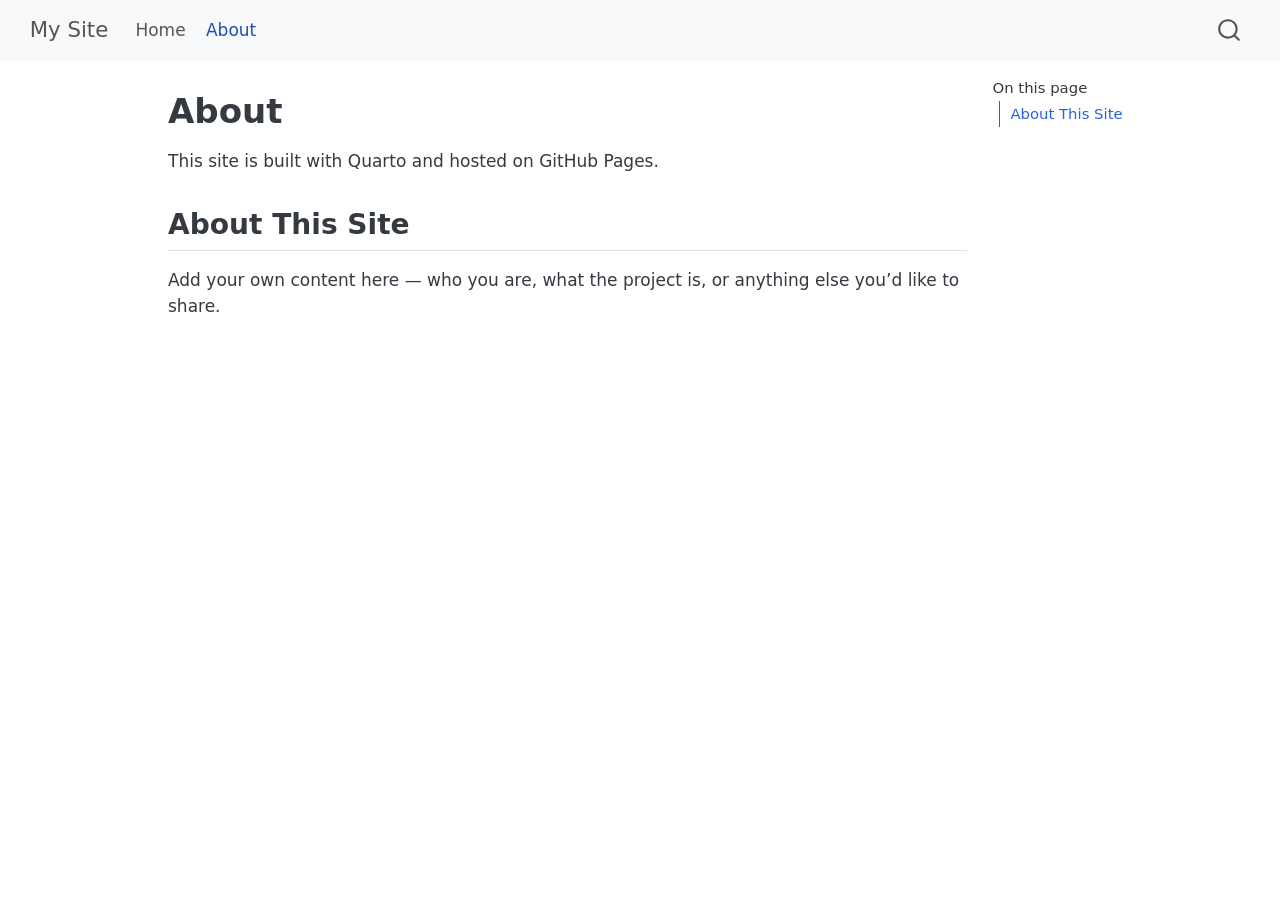
==== docs/about.html @ 5dfb3d09 "edited folder" ====
<!DOCTYPE html>
<html xmlns="http://www.w3.org/1999/xhtml" lang="en" xml:lang="en"><head>

<meta charset="utf-8">
<meta name="generator" content="quarto-1.8.26">

<meta name="viewport" content="width=device-width, initial-scale=1.0, user-scalable=yes">


<title>About – My Site</title>
<style>
code{white-space: pre-wrap;}
span.smallcaps{font-variant: small-caps;}
div.columns{display: flex; gap: min(4vw, 1.5em);}
div.column{flex: auto; overflow-x: auto;}
div.hanging-indent{margin-left: 1.5em; text-indent: -1.5em;}
ul.task-list{list-style: none;}
ul.task-list li input[type="checkbox"] {
  width: 0.8em;
  margin: 0 0.8em 0.2em -1em; /* quarto-specific, see https://github.com/quarto-dev/quarto-cli/issues/4556 */ 
  vertical-align: middle;
}
</style>


<script src="site_libs/quarto-nav/quarto-nav.js"></script>
<script src="site_libs/quarto-nav/headroom.min.js"></script>
<script src="site_libs/clipboard/clipboard.min.js"></script>
<script src="site_libs/quarto-search/autocomplete.umd.js"></script>
<script src="site_libs/quarto-search/fuse.min.js"></script>
<script src="site_libs/quarto-search/quarto-search.js"></script>
<meta name="quarto:offset" content="./">
<script src="site_libs/quarto-html/quarto.js" type="module"></script>
<script src="site_libs/quarto-html/tabsets/tabsets.js" type="module"></script>
<script src="site_libs/quarto-html/axe/axe-check.js" type="module"></script>
<script src="site_libs/quarto-html/popper.min.js"></script>
<script src="site_libs/quarto-html/tippy.umd.min.js"></script>
<script src="site_libs/quarto-html/anchor.min.js"></script>
<link href="site_libs/quarto-html/tippy.css" rel="stylesheet">
<link href="site_libs/quarto-html/quarto-syntax-highlighting-587c61ba64f3a5504c4d52d930310e48.css" rel="stylesheet" id="quarto-text-highlighting-styles">
<script src="site_libs/bootstrap/bootstrap.min.js"></script>
<link href="site_libs/bootstrap/bootstrap-icons.css" rel="stylesheet">
<link href="site_libs/bootstrap/bootstrap-5b4ad623e5705c0698d39aec6f10cf02.min.css" rel="stylesheet" append-hash="true" id="quarto-bootstrap" data-mode="light">
<script id="quarto-search-options" type="application/json">{
  "location": "navbar",
  "copy-button": false,
  "collapse-after": 3,
  "panel-placement": "end",
  "type": "overlay",
  "limit": 50,
  "keyboard-shortcut": [
    "f",
    "/",
    "s"
  ],
  "show-item-context": false,
  "language": {
    "search-no-results-text": "No results",
    "search-matching-documents-text": "matching documents",
    "search-copy-link-title": "Copy link to search",
    "search-hide-matches-text": "Hide additional matches",
    "search-more-match-text": "more match in this document",
    "search-more-matches-text": "more matches in this document",
    "search-clear-button-title": "Clear",
    "search-text-placeholder": "",
    "search-detached-cancel-button-title": "Cancel",
    "search-submit-button-title": "Submit",
    "search-label": "Search"
  }
}</script>


<link rel="stylesheet" href="styles.css">
</head>

<body class="nav-fixed quarto-light">

<div id="quarto-search-results"></div>
  <header id="quarto-header" class="headroom fixed-top">
    <nav class="navbar navbar-expand-lg " data-bs-theme="dark">
      <div class="navbar-container container-fluid">
      <div class="navbar-brand-container mx-auto">
    <a class="navbar-brand" href="./index.html">
    <span class="navbar-title">My Site</span>
    </a>
  </div>
            <div id="quarto-search" class="" title="Search"></div>
          <button class="navbar-toggler" type="button" data-bs-toggle="collapse" data-bs-target="#navbarCollapse" aria-controls="navbarCollapse" role="menu" aria-expanded="false" aria-label="Toggle navigation" onclick="if (window.quartoToggleHeadroom) { window.quartoToggleHeadroom(); }">
  <span class="navbar-toggler-icon"></span>
</button>
          <div class="collapse navbar-collapse" id="navbarCollapse">
            <ul class="navbar-nav navbar-nav-scroll me-auto">
  <li class="nav-item">
    <a class="nav-link" href="./index.html"> 
<span class="menu-text">Home</span></a>
  </li>  
  <li class="nav-item">
    <a class="nav-link active" href="./about.html" aria-current="page"> 
<span class="menu-text">About</span></a>
  </li>  
</ul>
          </div> <!-- /navcollapse -->
            <div class="quarto-navbar-tools">
</div>
      </div> <!-- /container-fluid -->
    </nav>
</header>
<!-- content -->
<div id="quarto-content" class="quarto-container page-columns page-rows-contents page-layout-article page-navbar">
<!-- sidebar -->
<!-- margin-sidebar -->
    <div id="quarto-margin-sidebar" class="sidebar margin-sidebar">
        <nav id="TOC" role="doc-toc" class="toc-active">
    <h2 id="toc-title">On this page</h2>
   
  <ul>
  <li><a href="#about-this-site" id="toc-about-this-site" class="nav-link active" data-scroll-target="#about-this-site">About This Site</a></li>
  </ul>
</nav>
    </div>
<!-- main -->
<main class="content" id="quarto-document-content">

<header id="title-block-header" class="quarto-title-block default">
<div class="quarto-title">
<h1 class="title">About</h1>
</div>



<div class="quarto-title-meta">

    
  
    
  </div>
  


</header>


<p>This site is built with Quarto and hosted on GitHub Pages.</p>
<section id="about-this-site" class="level2">
<h2 class="anchored" data-anchor-id="about-this-site">About This Site</h2>
<p>Add your own content here — who you are, what the project is, or anything else you’d like to share.</p>


</section>

</main> <!-- /main -->
<script id="quarto-html-after-body" type="application/javascript">
  window.document.addEventListener("DOMContentLoaded", function (event) {
    const icon = "";
    const anchorJS = new window.AnchorJS();
    anchorJS.options = {
      placement: 'right',
      icon: icon
    };
    anchorJS.add('.anchored');
    const isCodeAnnotation = (el) => {
      for (const clz of el.classList) {
        if (clz.startsWith('code-annotation-')) {                     
          return true;
        }
      }
      return false;
    }
    const onCopySuccess = function(e) {
      // button target
      const button = e.trigger;
      // don't keep focus
      button.blur();
      // flash "checked"
      button.classList.add('code-copy-button-checked');
      var currentTitle = button.getAttribute("title");
      button.setAttribute("title", "Copied!");
      let tooltip;
      if (window.bootstrap) {
        button.setAttribute("data-bs-toggle", "tooltip");
        button.setAttribute("data-bs-placement", "left");
        button.setAttribute("data-bs-title", "Copied!");
        tooltip = new bootstrap.Tooltip(button, 
          { trigger: "manual", 
            customClass: "code-copy-button-tooltip",
            offset: [0, -8]});
        tooltip.show();    
      }
      setTimeout(function() {
        if (tooltip) {
          tooltip.hide();
          button.removeAttribute("data-bs-title");
          button.removeAttribute("data-bs-toggle");
          button.removeAttribute("data-bs-placement");
        }
        button.setAttribute("title", currentTitle);
        button.classList.remove('code-copy-button-checked');
      }, 1000);
      // clear code selection
      e.clearSelection();
    }
    const getTextToCopy = function(trigger) {
      const outerScaffold = trigger.parentElement.cloneNode(true);
      const codeEl = outerScaffold.querySelector('code');
      for (const childEl of codeEl.children) {
        if (isCodeAnnotation(childEl)) {
          childEl.remove();
        }
      }
      return codeEl.innerText;
    }
    const clipboard = new window.ClipboardJS('.code-copy-button:not([data-in-quarto-modal])', {
      text: getTextToCopy
    });
    clipboard.on('success', onCopySuccess);
    if (window.document.getElementById('quarto-embedded-source-code-modal')) {
      const clipboardModal = new window.ClipboardJS('.code-copy-button[data-in-quarto-modal]', {
        text: getTextToCopy,
        container: window.document.getElementById('quarto-embedded-source-code-modal')
      });
      clipboardModal.on('success', onCopySuccess);
    }
      var localhostRegex = new RegExp(/^(?:http|https):\/\/localhost\:?[0-9]*\//);
      var mailtoRegex = new RegExp(/^mailto:/);
        var filterRegex = new RegExp('/' + window.location.host + '/');
      var isInternal = (href) => {
          return filterRegex.test(href) || localhostRegex.test(href) || mailtoRegex.test(href);
      }
      // Inspect non-navigation links and adorn them if external
     var links = window.document.querySelectorAll('a[href]:not(.nav-link):not(.navbar-brand):not(.toc-action):not(.sidebar-link):not(.sidebar-item-toggle):not(.pagination-link):not(.no-external):not([aria-hidden]):not(.dropdown-item):not(.quarto-navigation-tool):not(.about-link)');
      for (var i=0; i<links.length; i++) {
        const link = links[i];
        if (!isInternal(link.href)) {
          // undo the damage that might have been done by quarto-nav.js in the case of
          // links that we want to consider external
          if (link.dataset.originalHref !== undefined) {
            link.href = link.dataset.originalHref;
          }
        }
      }
    function tippyHover(el, contentFn, onTriggerFn, onUntriggerFn) {
      const config = {
        allowHTML: true,
        maxWidth: 500,
        delay: 100,
        arrow: false,
        appendTo: function(el) {
            return el.parentElement;
        },
        interactive: true,
        interactiveBorder: 10,
        theme: 'quarto',
        placement: 'bottom-start',
      };
      if (contentFn) {
        config.content = contentFn;
      }
      if (onTriggerFn) {
        config.onTrigger = onTriggerFn;
      }
      if (onUntriggerFn) {
        config.onUntrigger = onUntriggerFn;
      }
      window.tippy(el, config); 
    }
    const noterefs = window.document.querySelectorAll('a[role="doc-noteref"]');
    for (var i=0; i<noterefs.length; i++) {
      const ref = noterefs[i];
      tippyHover(ref, function() {
        // use id or data attribute instead here
        let href = ref.getAttribute('data-footnote-href') || ref.getAttribute('href');
        try { href = new URL(href).hash; } catch {}
        const id = href.replace(/^#\/?/, "");
        const note = window.document.getElementById(id);
        if (note) {
          return note.innerHTML;
        } else {
          return "";
        }
      });
    }
    const xrefs = window.document.querySelectorAll('a.quarto-xref');
    const processXRef = (id, note) => {
      // Strip column container classes
      const stripColumnClz = (el) => {
        el.classList.remove("page-full", "page-columns");
        if (el.children) {
          for (const child of el.children) {
            stripColumnClz(child);
          }
        }
      }
      stripColumnClz(note)
      if (id === null || id.startsWith('sec-')) {
        // Special case sections, only their first couple elements
        const container = document.createElement("div");
        if (note.children && note.children.length > 2) {
          container.appendChild(note.children[0].cloneNode(true));
          for (let i = 1; i < note.children.length; i++) {
            const child = note.children[i];
            if (child.tagName === "P" && child.innerText === "") {
              continue;
            } else {
              container.appendChild(child.cloneNode(true));
              break;
            }
          }
          if (window.Quarto?.typesetMath) {
            window.Quarto.typesetMath(container);
          }
          return container.innerHTML
        } else {
          if (window.Quarto?.typesetMath) {
            window.Quarto.typesetMath(note);
          }
          return note.innerHTML;
        }
      } else {
        // Remove any anchor links if they are present
        const anchorLink = note.querySelector('a.anchorjs-link');
        if (anchorLink) {
          anchorLink.remove();
        }
        if (window.Quarto?.typesetMath) {
          window.Quarto.typesetMath(note);
        }
        if (note.classList.contains("callout")) {
          return note.outerHTML;
        } else {
          return note.innerHTML;
        }
      }
    }
    for (var i=0; i<xrefs.length; i++) {
      const xref = xrefs[i];
      tippyHover(xref, undefined, function(instance) {
        instance.disable();
        let url = xref.getAttribute('href');
        let hash = undefined; 
        if (url.startsWith('#')) {
          hash = url;
        } else {
          try { hash = new URL(url).hash; } catch {}
        }
        if (hash) {
          const id = hash.replace(/^#\/?/, "");
          const note = window.document.getElementById(id);
          if (note !== null) {
            try {
              const html = processXRef(id, note.cloneNode(true));
              instance.setContent(html);
            } finally {
              instance.enable();
              instance.show();
            }
          } else {
            // See if we can fetch this
            fetch(url.split('#')[0])
            .then(res => res.text())
            .then(html => {
              const parser = new DOMParser();
              const htmlDoc = parser.parseFromString(html, "text/html");
              const note = htmlDoc.getElementById(id);
              if (note !== null) {
                const html = processXRef(id, note);
                instance.setContent(html);
              } 
            }).finally(() => {
              instance.enable();
              instance.show();
            });
          }
        } else {
          // See if we can fetch a full url (with no hash to target)
          // This is a special case and we should probably do some content thinning / targeting
          fetch(url)
          .then(res => res.text())
          .then(html => {
            const parser = new DOMParser();
            const htmlDoc = parser.parseFromString(html, "text/html");
            const note = htmlDoc.querySelector('main.content');
            if (note !== null) {
              // This should only happen for chapter cross references
              // (since there is no id in the URL)
              // remove the first header
              if (note.children.length > 0 && note.children[0].tagName === "HEADER") {
                note.children[0].remove();
              }
              const html = processXRef(null, note);
              instance.setContent(html);
            } 
          }).finally(() => {
            instance.enable();
            instance.show();
          });
        }
      }, function(instance) {
      });
    }
        let selectedAnnoteEl;
        const selectorForAnnotation = ( cell, annotation) => {
          let cellAttr = 'data-code-cell="' + cell + '"';
          let lineAttr = 'data-code-annotation="' +  annotation + '"';
          const selector = 'span[' + cellAttr + '][' + lineAttr + ']';
          return selector;
        }
        const selectCodeLines = (annoteEl) => {
          const doc = window.document;
          const targetCell = annoteEl.getAttribute("data-target-cell");
          const targetAnnotation = annoteEl.getAttribute("data-target-annotation");
          const annoteSpan = window.document.querySelector(selectorForAnnotation(targetCell, targetAnnotation));
          const lines = annoteSpan.getAttribute("data-code-lines").split(",");
          const lineIds = lines.map((line) => {
            return targetCell + "-" + line;
          })
          let top = null;
          let height = null;
          let parent = null;
          if (lineIds.length > 0) {
              //compute the position of the single el (top and bottom and make a div)
              const el = window.document.getElementById(lineIds[0]);
              top = el.offsetTop;
              height = el.offsetHeight;
              parent = el.parentElement.parentElement;
            if (lineIds.length > 1) {
              const lastEl = window.document.getElementById(lineIds[lineIds.length - 1]);
              const bottom = lastEl.offsetTop + lastEl.offsetHeight;
              height = bottom - top;
            }
            if (top !== null && height !== null && parent !== null) {
              // cook up a div (if necessary) and position it 
              let div = window.document.getElementById("code-annotation-line-highlight");
              if (div === null) {
                div = window.document.createElement("div");
                div.setAttribute("id", "code-annotation-line-highlight");
                div.style.position = 'absolute';
                parent.appendChild(div);
              }
              div.style.top = top - 2 + "px";
              div.style.height = height + 4 + "px";
              div.style.left = 0;
              let gutterDiv = window.document.getElementById("code-annotation-line-highlight-gutter");
              if (gutterDiv === null) {
                gutterDiv = window.document.createElement("div");
                gutterDiv.setAttribute("id", "code-annotation-line-highlight-gutter");
                gutterDiv.style.position = 'absolute';
                const codeCell = window.document.getElementById(targetCell);
                const gutter = codeCell.querySelector('.code-annotation-gutter');
                gutter.appendChild(gutterDiv);
              }
              gutterDiv.style.top = top - 2 + "px";
              gutterDiv.style.height = height + 4 + "px";
            }
            selectedAnnoteEl = annoteEl;
          }
        };
        const unselectCodeLines = () => {
          const elementsIds = ["code-annotation-line-highlight", "code-annotation-line-highlight-gutter"];
          elementsIds.forEach((elId) => {
            const div = window.document.getElementById(elId);
            if (div) {
              div.remove();
            }
          });
          selectedAnnoteEl = undefined;
        };
          // Handle positioning of the toggle
      window.addEventListener(
        "resize",
        throttle(() => {
          elRect = undefined;
          if (selectedAnnoteEl) {
            selectCodeLines(selectedAnnoteEl);
          }
        }, 10)
      );
      function throttle(fn, ms) {
      let throttle = false;
      let timer;
        return (...args) => {
          if(!throttle) { // first call gets through
              fn.apply(this, args);
              throttle = true;
          } else { // all the others get throttled
              if(timer) clearTimeout(timer); // cancel #2
              timer = setTimeout(() => {
                fn.apply(this, args);
                timer = throttle = false;
              }, ms);
          }
        };
      }
        // Attach click handler to the DT
        const annoteDls = window.document.querySelectorAll('dt[data-target-cell]');
        for (const annoteDlNode of annoteDls) {
          annoteDlNode.addEventListener('click', (event) => {
            const clickedEl = event.target;
            if (clickedEl !== selectedAnnoteEl) {
              unselectCodeLines();
              const activeEl = window.document.querySelector('dt[data-target-cell].code-annotation-active');
              if (activeEl) {
                activeEl.classList.remove('code-annotation-active');
              }
              selectCodeLines(clickedEl);
              clickedEl.classList.add('code-annotation-active');
            } else {
              // Unselect the line
              unselectCodeLines();
              clickedEl.classList.remove('code-annotation-active');
            }
          });
        }
    const findCites = (el) => {
      const parentEl = el.parentElement;
      if (parentEl) {
        const cites = parentEl.dataset.cites;
        if (cites) {
          return {
            el,
            cites: cites.split(' ')
          };
        } else {
          return findCites(el.parentElement)
        }
      } else {
        return undefined;
      }
    };
    var bibliorefs = window.document.querySelectorAll('a[role="doc-biblioref"]');
    for (var i=0; i<bibliorefs.length; i++) {
      const ref = bibliorefs[i];
      const citeInfo = findCites(ref);
      if (citeInfo) {
        tippyHover(citeInfo.el, function() {
          var popup = window.document.createElement('div');
          citeInfo.cites.forEach(function(cite) {
            var citeDiv = window.document.createElement('div');
            citeDiv.classList.add('hanging-indent');
            citeDiv.classList.add('csl-entry');
            var biblioDiv = window.document.getElementById('ref-' + cite);
            if (biblioDiv) {
              citeDiv.innerHTML = biblioDiv.innerHTML;
            }
            popup.appendChild(citeDiv);
          });
          return popup.innerHTML;
        });
      }
    }
  });
  </script>
</div> <!-- /content -->




</body></html>
---- docs/site_libs/quarto-html/tippy.css ----
.tippy-box[data-animation=fade][data-state=hidden]{opacity:0}[data-tippy-root]{max-width:calc(100vw - 10px)}.tippy-box{position:relative;background-color:#333;color:#fff;border-radius:4px;font-size:14px;line-height:1.4;white-space:normal;outline:0;transition-property:transform,visibility,opacity}.tippy-box[data-placement^=top]>.tippy-arrow{bottom:0}.tippy-box[data-placement^=top]>.tippy-arrow:before{bottom:-7px;left:0;border-width:8px 8px 0;border-top-color:initial;transform-origin:center top}.tippy-box[data-placement^=bottom]>.tippy-arrow{top:0}.tippy-box[data-placement^=bottom]>.tippy-arrow:before{top:-7px;left:0;border-width:0 8px 8px;border-bottom-color:initial;transform-origin:center bottom}.tippy-box[data-placement^=left]>.tippy-arrow{right:0}.tippy-box[data-placement^=left]>.tippy-arrow:before{border-width:8px 0 8px 8px;border-left-color:initial;right:-7px;transform-origin:center left}.tippy-box[data-placement^=right]>.tippy-arrow{left:0}.tippy-box[data-placement^=right]>.tippy-arrow:before{left:-7px;border-width:8px 8px 8px 0;border-right-color:initial;transform-origin:center right}.tippy-box[data-inertia][data-state=visible]{transition-timing-function:cubic-bezier(.54,1.5,.38,1.11)}.tippy-arrow{width:16px;height:16px;color:#333}.tippy-arrow:before{content:"";position:absolute;border-color:transparent;border-style:solid}.tippy-content{position:relative;padding:5px 9px;z-index:1}
---- docs/site_libs/quarto-html/quarto-syntax-highlighting-587c61ba64f3a5504c4d52d930310e48.css ----
/* quarto syntax highlight colors */
:root {
  --quarto-hl-ot-color: #003B4F;
  --quarto-hl-at-color: #657422;
  --quarto-hl-ss-color: #20794D;
  --quarto-hl-an-color: #5E5E5E;
  --quarto-hl-fu-color: #4758AB;
  --quarto-hl-st-color: #20794D;
  --quarto-hl-cf-color: #003B4F;
  --quarto-hl-op-color: #5E5E5E;
  --quarto-hl-er-color: #AD0000;
  --quarto-hl-bn-color: #AD0000;
  --quarto-hl-al-color: #AD0000;
  --quarto-hl-va-color: #111111;
  --quarto-hl-bu-color: inherit;
  --quarto-hl-ex-color: inherit;
  --quarto-hl-pp-color: #AD0000;
  --quarto-hl-in-color: #5E5E5E;
  --quarto-hl-vs-color: #20794D;
  --quarto-hl-wa-color: #5E5E5E;
  --quarto-hl-do-color: #5E5E5E;
  --quarto-hl-im-color: #00769E;
  --quarto-hl-ch-color: #20794D;
  --quarto-hl-dt-color: #AD0000;
  --quarto-hl-fl-color: #AD0000;
  --quarto-hl-co-color: #5E5E5E;
  --quarto-hl-cv-color: #5E5E5E;
  --quarto-hl-cn-color: #8f5902;
  --quarto-hl-sc-color: #5E5E5E;
  --quarto-hl-dv-color: #AD0000;
  --quarto-hl-kw-color: #003B4F;
}

/* other quarto variables */
:root {
  --quarto-font-monospace: SFMono-Regular, Menlo, Monaco, Consolas, "Liberation Mono", "Courier New", monospace;
}

/* syntax highlight based on Pandoc's rules */
pre > code.sourceCode > span {
  color: #003B4F;
}

code.sourceCode > span {
  color: #003B4F;
}

div.sourceCode,
div.sourceCode pre.sourceCode {
  color: #003B4F;
}

/* Normal */
code span {
  color: #003B4F;
}

/* Alert */
code span.al {
  color: #AD0000;
  font-style: inherit;
}

/* Annotation */
code span.an {
  color: #5E5E5E;
  font-style: inherit;
}

/* Attribute */
code span.at {
  color: #657422;
  font-style: inherit;
}

/* BaseN */
code span.bn {
  color: #AD0000;
  font-style: inherit;
}

/* BuiltIn */
code span.bu {
  font-style: inherit;
}

/* ControlFlow */
code span.cf {
  color: #003B4F;
  font-weight: bold;
  font-style: inherit;
}

/* Char */
code span.ch {
  color: #20794D;
  font-style: inherit;
}

/* Constant */
code span.cn {
  color: #8f5902;
  font-style: inherit;
}

/* Comment */
code span.co {
  color: #5E5E5E;
  font-style: inherit;
}

/* CommentVar */
code span.cv {
  color: #5E5E5E;
  font-style: italic;
}

/* Documentation */
code span.do {
  color: #5E5E5E;
  font-style: italic;
}

/* DataType */
code span.dt {
  color: #AD0000;
  font-style: inherit;
}

/* DecVal */
code span.dv {
  color: #AD0000;
  font-style: inherit;
}

/* Error */
code span.er {
  color: #AD0000;
  font-style: inherit;
}

/* Extension */
code span.ex {
  font-style: inherit;
}

/* Float */
code span.fl {
  color: #AD0000;
  font-style: inherit;
}

/* Function */
code span.fu {
  color: #4758AB;
  font-style: inherit;
}

/* Import */
code span.im {
  color: #00769E;
  font-style: inherit;
}

/* Information */
code span.in {
  color: #5E5E5E;
  font-style: inherit;
}

/* Keyword */
code span.kw {
  color: #003B4F;
  font-weight: bold;
  font-style: inherit;
}

/* Operator */
code span.op {
  color: #5E5E5E;
  font-style: inherit;
}

/* Other */
code span.ot {
  color: #003B4F;
  font-style: inherit;
}

/* Preprocessor */
code span.pp {
  color: #AD0000;
  font-style: inherit;
}

/* SpecialChar */
code span.sc {
  color: #5E5E5E;
  font-style: inherit;
}

/* SpecialString */
code span.ss {
  color: #20794D;
  font-style: inherit;
}

/* String */
code span.st {
  color: #20794D;
  font-style: inherit;
}

/* Variable */
code span.va {
  color: #111111;
  font-style: inherit;
}

/* VerbatimString */
code span.vs {
  color: #20794D;
  font-style: inherit;
}

/* Warning */
code span.wa {
  color: #5E5E5E;
  font-style: italic;
}

.prevent-inlining {
  content: "</";
}

/*# sourceMappingURL=2dce1cc6c82594539e1579de68416b47.css.map */
---- docs/styles.css ----
/* Custom styles — add overrides here */
body {
  font-family: system-ui, sans-serif;
}
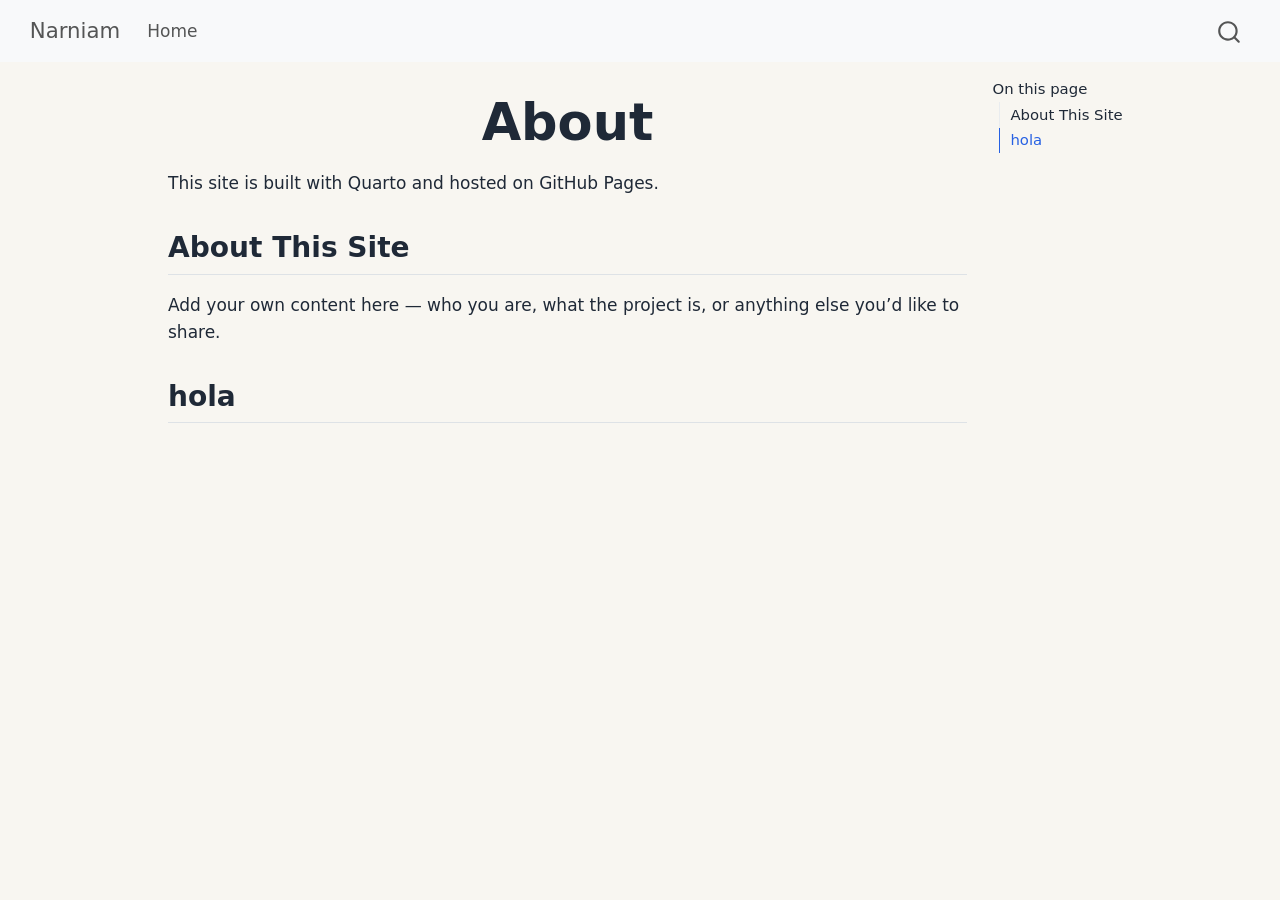
==== commit 4b10dc59: "ze site" ====
--- a/docs/about.html
+++ b/docs/about.html
@@ -7,7 +7,7 @@
 <meta name="viewport" content="width=device-width, initial-scale=1.0, user-scalable=yes">
 
 
-<title>About – My Site</title>
+<title>About – Narniam</title>
 <style>
 code{white-space: pre-wrap;}
 span.smallcaps{font-variant: small-caps;}
@@ -81,7 +81,7 @@
       <div class="navbar-container container-fluid">
       <div class="navbar-brand-container mx-auto">
     <a class="navbar-brand" href="./index.html">
-    <span class="navbar-title">My Site</span>
+    <span class="navbar-title">Narniam</span>
     </a>
   </div>
             <div id="quarto-search" class="" title="Search"></div>
@@ -93,10 +93,6 @@
   <li class="nav-item">
     <a class="nav-link" href="./index.html"> 
 <span class="menu-text">Home</span></a>
-  </li>  
-  <li class="nav-item">
-    <a class="nav-link active" href="./about.html" aria-current="page"> 
-<span class="menu-text">About</span></a>
   </li>  
 </ul>
           </div> <!-- /navcollapse -->
@@ -115,6 +111,7 @@
    
   <ul>
   <li><a href="#about-this-site" id="toc-about-this-site" class="nav-link active" data-scroll-target="#about-this-site">About This Site</a></li>
+  <li><a href="#hola" id="toc-hola" class="nav-link" data-scroll-target="#hola">hola</a></li>
   </ul>
 </nav>
     </div>
@@ -144,6 +141,9 @@
 <section id="about-this-site" class="level2">
 <h2 class="anchored" data-anchor-id="about-this-site">About This Site</h2>
 <p>Add your own content here — who you are, what the project is, or anything else you’d like to share.</p>
+</section>
+<section id="hola" class="level2">
+<h2 class="anchored" data-anchor-id="hola">hola</h2>
 
 
 </section>
--- a/docs/styles.css
+++ b/docs/styles.css
@@ -2,3 +2,173 @@
 body {
   font-family: system-ui, sans-serif;
 }
+
+:root {
+  --bg: #f8f6f1;
+  --card: #ffffff;
+  --accent: #2d6a4f;
+  --accent-light: #d8f3dc;
+  --text: #1f2937;
+  --muted: #6b7280;
+  --shadow: 0 10px 25px rgba(0,0,0,0.08);
+}
+
+body {
+  font-family: system-ui, sans-serif;
+  background: var(--bg);
+  color: var(--text);
+  line-height: 1.6;
+}
+
+h1, h2, h3, h4 {
+  font-weight: 700;
+}
+
+h1 {
+  text-align: center;
+  margin-bottom: 1rem;
+  font-size: 3rem;
+}
+
+.hero-buttons {
+  display: flex;
+  justify-content: center;
+  margin: 2rem 0;
+}
+
+.hero-buttons button {
+  background: var(--accent);
+  color: white;
+  border: none;
+  padding: 1rem 1.5rem;
+  border-radius: 999px;
+  font-size: 1rem;
+  cursor: pointer;
+  transition: transform 0.2s ease, opacity 0.2s ease;
+  box-shadow: var(--shadow);
+}
+
+.hero-buttons button:hover {
+  transform: translateY(-2px);
+  opacity: 0.95;
+}
+
+#aventuras-container {
+  display: grid;
+  grid-template-columns: repeat(auto-fit, minmax(280px, 1fr));
+  gap: 1.5rem;
+  margin-top: 2rem;
+}
+
+.aventura-card {
+  background: var(--card);
+  border-radius: 24px;
+  padding: 1.5rem;
+  box-shadow: var(--shadow);
+  display: flex;
+  flex-direction: column;
+  gap: 1rem;
+}
+
+.aventura-header {
+  display: flex;
+  align-items: center;
+  gap: 1rem;
+}
+
+.emoji {
+  font-size: 2rem;
+}
+
+.categoria {
+  color: var(--muted);
+  margin: 0;
+}
+
+.aventura-info {
+  display: flex;
+  flex-direction: column;
+  gap: 0.5rem;
+  color: var(--muted);
+  font-size: 0.95rem;
+}
+
+.aventura-btn {
+  background: var(--accent-light);
+  color: var(--accent);
+  text-decoration: none;
+  padding: 0.8rem 1rem;
+  border-radius: 12px;
+  font-weight: 600;
+  text-align: center;
+}
+
+.aventura-btn:hover {
+  background: var(--accent);
+  color: white;
+}
+
+#calendario {
+  margin-top: 2rem;
+  display: flex;
+  flex-direction: column;
+  gap: 1rem;
+}
+
+.evento-calendario {
+  background: white;
+  border-radius: 18px;
+  padding: 1rem 1.5rem;
+  display: flex;
+  align-items: center;
+  gap: 1rem;
+  box-shadow: var(--shadow);
+}
+
+.fecha-box {
+  background: var(--accent);
+  color: white;
+  border-radius: 14px;
+  min-width: 70px;
+  text-align: center;
+  padding: 0.7rem;
+}
+
+.dia {
+  display: block;
+  font-size: 1.5rem;
+  font-weight: 700;
+}
+
+.mes {
+  text-transform: uppercase;
+  font-size: 0.8rem;
+}
+
+.random-card {
+  background: white;
+  border-left: 6px solid var(--accent);
+  padding: 1.5rem;
+  border-radius: 18px;
+  box-shadow: var(--shadow);
+  margin: 2rem 0;
+}
+
+.random-card a {
+  display: inline-block;
+  margin-top: 1rem;
+  text-decoration: none;
+  color: var(--accent);
+  font-weight: 700;
+}
+
+@media (max-width: 768px) {
+  h1 {
+    font-size: 2.2rem;
+  }
+
+  .evento-calendario {
+    flex-direction: column;
+    align-items: flex-start;
+  }
+}
